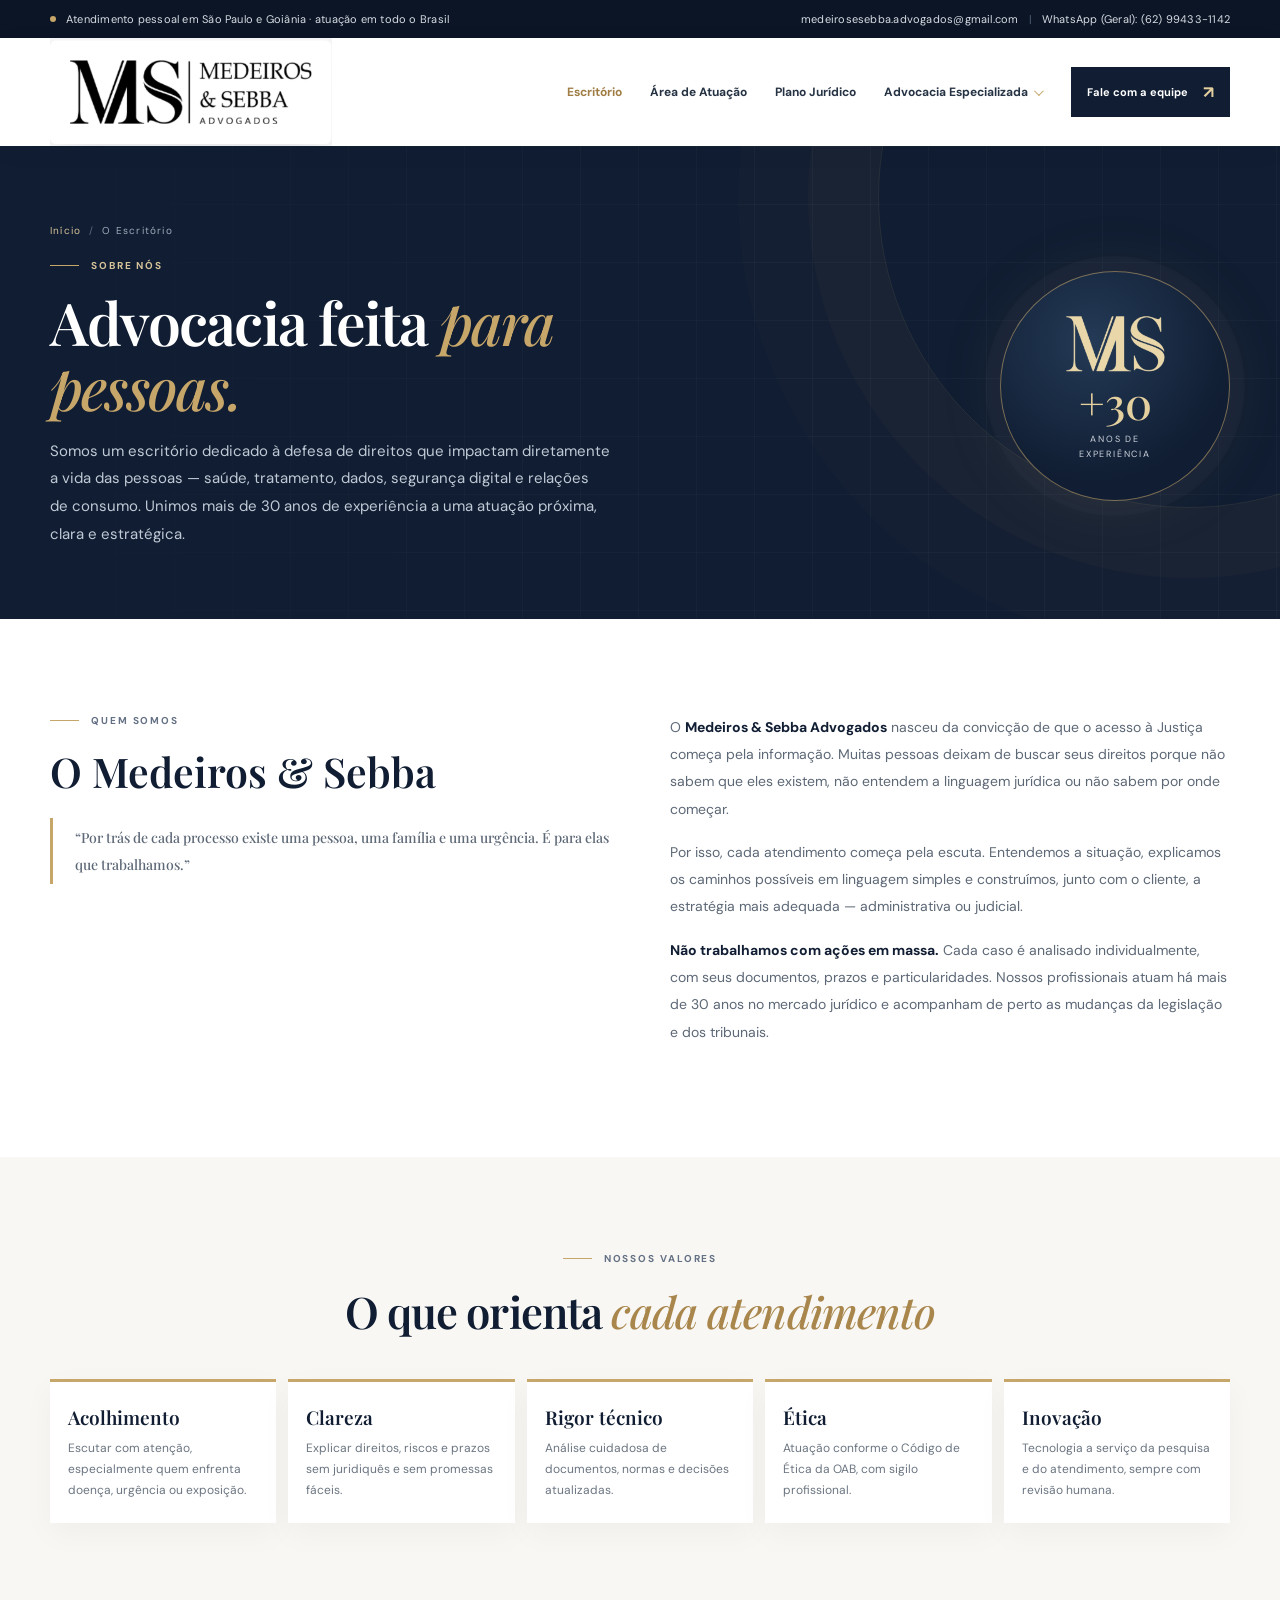
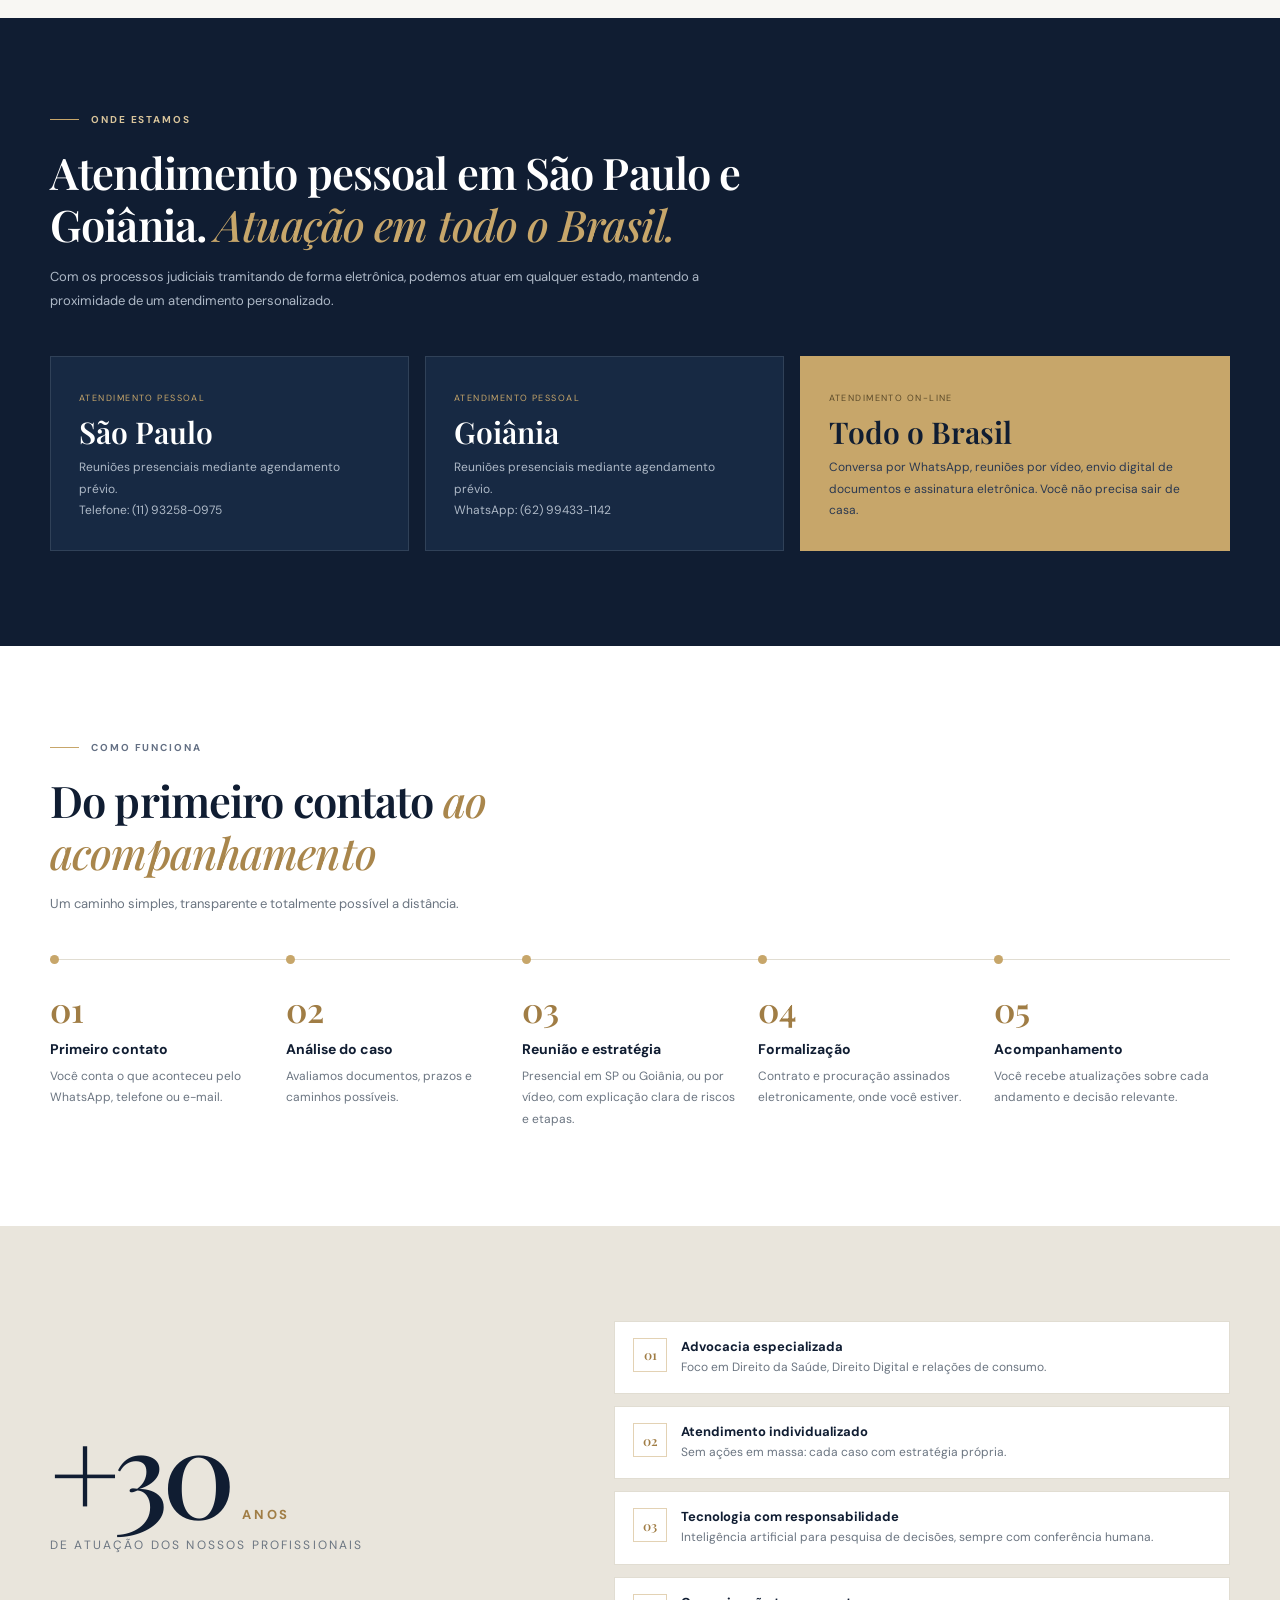
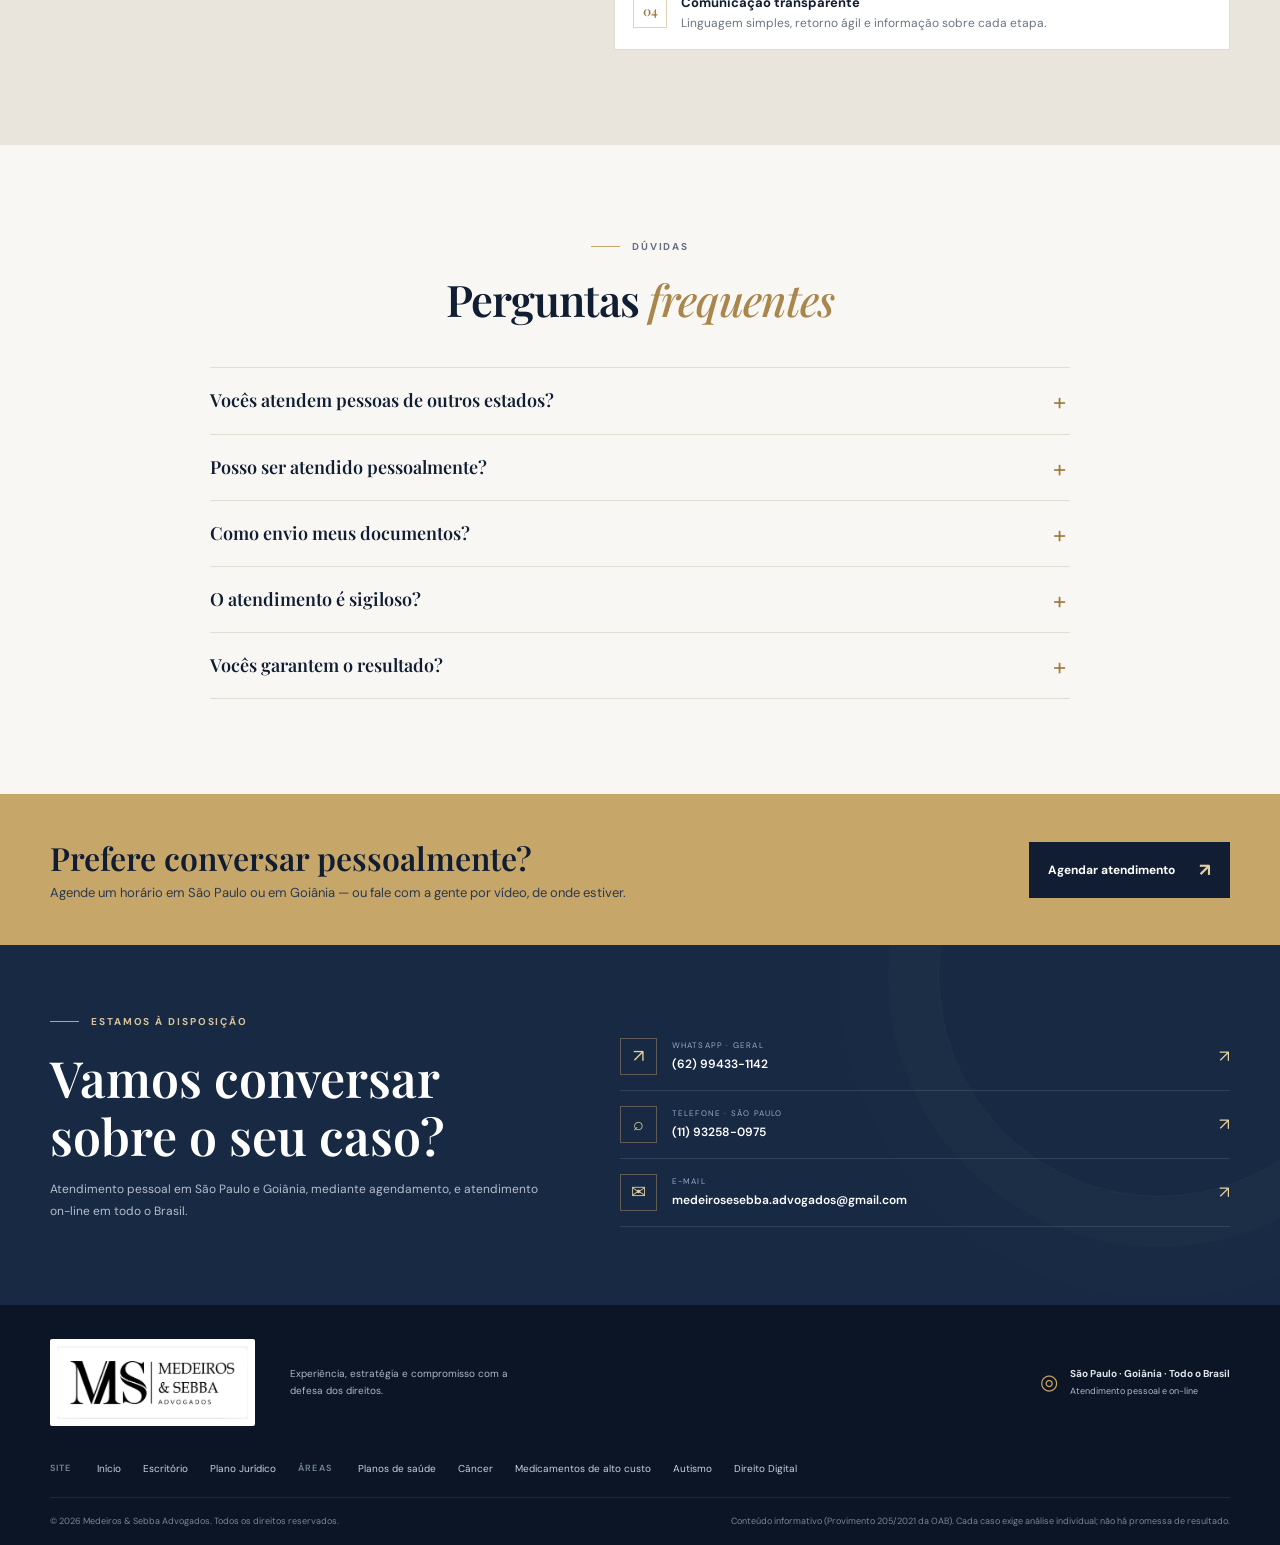
==== escritorio/index.html @ 76d1f68c "Atualizando inicial" ====
<!DOCTYPE html>
<html lang="pt-BR">
<head>
  <meta charset="UTF-8">
  <meta name="viewport" content="width=device-width, initial-scale=1.0">
  <meta name="theme-color" content="#101d32">
  <meta name="description" content="Conheça o Medeiros & Sebba Advogados: profissionais com mais de 30 anos de experiência, atendimento pessoal em São Paulo e Goiânia e atuação on-line em todo o Brasil.">
  <title>O Escritório | Medeiros & Sebba Advogados</title>
  <link rel="preconnect" href="https://fonts.googleapis.com">
  <link rel="preconnect" href="https://fonts.gstatic.com" crossorigin>
  <link href="https://fonts.googleapis.com/css2?family=DM+Sans:wght@400;500;600;700&family=Playfair+Display:wght@500;600;700&display=swap" rel="stylesheet">
  <link rel="icon" href="../asset/favicon.png">
  <link rel="apple-touch-icon" href="../asset/apple-touch-icon.png">
  <link rel="stylesheet" href="../asset/style.css">
</head>
<body>
  <div class="topline">
    <div class="container top-inner">
      <span><i class="status-dot"></i> Atendimento pessoal em São Paulo e Goiânia · atuação em todo o Brasil</span>
      <div class="top-contact">
        <a href="mailto:medeirosesebba.advogados@gmail.com">medeirosesebba.advogados@gmail.com</a>
        <span class="top-divider">|</span>
        <a href="https://wa.me/5562994331142" target="_blank" rel="noopener">WhatsApp (Geral): (62) 99433-1142</a>
      </div>
    </div>
  </div>

  <header class="site-header">
    <div class="container header-inner">
      <a class="brand" href="../index.html" aria-label="Medeiros & Sebba Advogados - início">
        <img src="../asset/logo-medeiros-sebba.png" alt="Medeiros & Sebba Advogados">
      </a>
      <button class="menu-toggle" aria-label="Abrir menu" aria-expanded="false" aria-controls="main-nav">
        <span></span><span></span><span></span>
      </button>
      <nav class="main-nav" id="main-nav" aria-label="Menu principal">
        <a href="../escritorio/index.html" class="is-current" aria-current="page">Escritório</a>
        <a href="../index.html#areas">Área de Atuação</a>
        <a href="../plano-juridico/index.html">Plano Jurídico</a>
        <div class="nav-drop">
          <button type="button" aria-expanded="false" aria-haspopup="true">Advocacia Especializada</button>
          <div class="drop-menu">
            <div class="drop-group">DIREITO DA SAÚDE</div>
            <a href="../atuacao/saude/plano%20de%20saude/index.html">Planos de saúde <small>negativas e reajustes</small></a>
            <a href="../atuacao/saude/cancer/index.htm">Pacientes com câncer <small>tratamento e benefícios</small></a>
            <a href="../atuacao/saude/medicamento/index.html">Medicamentos de alto custo <small>plano e SUS</small></a>
            <a href="../atuacao/saude/autismo/index.html">Autismo (TEA) <small>terapias e direitos</small></a>
            <div class="drop-group">DIREITO DIGITAL</div>
            <a href="../atuacao/digital/index.html">Golpes, redes sociais e dados <small>Pix, LGPD, remoção</small></a>
          </div>
        </div>
      </nav>
      <a class="header-cta" href="https://wa.me/5562994331142" target="_blank" rel="noopener">
        <span>Fale com a equipe</span><b aria-hidden="true">↗</b>
      </a>
    </div>
  </header>

  <main>
    <section class="page-hero">
      <div class="hero-grid"></div>
      <div class="container">
        <div>
          <div class="crumbs"><a href="../index.html">Início</a><span>/</span>O Escritório</div>
          <div class="eyebrow"><span class="eyebrow-line"></span> SOBRE NÓS</div>
          <h1>Advocacia feita <em>para pessoas.</em></h1>
          <p class="lead">Somos um escritório dedicado à defesa de direitos que impactam diretamente a vida das pessoas — saúde, tratamento, dados, segurança digital e relações de consumo. Unimos mais de 30 anos de experiência a uma atuação próxima, clara e estratégica.</p>
        </div>
        <div class="seal"><img src="../asset/monograma-ms.png" alt=""><b>+30</b><small>ANOS DE<br>EXPERIÊNCIA</small></div>
      </div>
    </section>

    <section class="block white">
      <div class="container about">
        <div>
          <div class="eyebrow eyebrow-dark"><span class="eyebrow-line"></span> QUEM SOMOS</div>
          <h2 style="font:600 clamp(30px,3.2vw,42px)/1.2 var(--serif);color:var(--navy);margin:20px 0 22px">O Medeiros &amp; Sebba</h2>
          <p class="quote">“Por trás de cada processo existe uma pessoa, uma família e uma urgência. É para elas que trabalhamos.”</p>
        </div>
        <div>
          <p>O <strong>Medeiros &amp; Sebba Advogados</strong> nasceu da convicção de que o acesso à Justiça começa pela informação. Muitas pessoas deixam de buscar seus direitos porque não sabem que eles existem, não entendem a linguagem jurídica ou não sabem por onde começar.</p>
          <p>Por isso, cada atendimento começa pela escuta. Entendemos a situação, explicamos os caminhos possíveis em linguagem simples e construímos, junto com o cliente, a estratégia mais adequada — administrativa ou judicial.</p>
          <p><strong>Não trabalhamos com ações em massa.</strong> Cada caso é analisado individualmente, com seus documentos, prazos e particularidades. Nossos profissionais atuam há mais de 30 anos no mercado jurídico e acompanham de perto as mudanças da legislação e dos tribunais.</p>
        </div>
      </div>
    </section>

    <section class="block paper">
      <div class="container">
        <div class="block-head center">
          <div class="eyebrow eyebrow-dark"><span class="eyebrow-line"></span> NOSSOS VALORES</div>
          <h2>O que orienta <em>cada atendimento</em></h2>
        </div>
        <div class="values-grid">
          <div class="value"><h3>Acolhimento</h3><p>Escutar com atenção, especialmente quem enfrenta doença, urgência ou exposição.</p></div>
          <div class="value"><h3>Clareza</h3><p>Explicar direitos, riscos e prazos sem juridiquês e sem promessas fáceis.</p></div>
          <div class="value"><h3>Rigor técnico</h3><p>Análise cuidadosa de documentos, normas e decisões atualizadas.</p></div>
          <div class="value"><h3>Ética</h3><p>Atuação conforme o Código de Ética da OAB, com sigilo profissional.</p></div>
          <div class="value"><h3>Inovação</h3><p>Tecnologia a serviço da pesquisa e do atendimento, sempre com revisão humana.</p></div>
        </div>
      </div>
    </section>

    <section class="block navy" id="atendimento">
      <div class="container">
        <div class="block-head">
          <div class="eyebrow"><span class="eyebrow-line"></span> ONDE ESTAMOS</div>
          <h2>Atendimento pessoal em São Paulo e Goiânia. <em>Atuação em todo o Brasil.</em></h2>
          <p>Com os processos judiciais tramitando de forma eletrônica, podemos atuar em qualquer estado, mantendo a proximidade de um atendimento personalizado.</p>
        </div>
        <div class="cities">
          <div class="city"><small>ATENDIMENTO PESSOAL</small><h3>São Paulo</h3><p>Reuniões presenciais mediante agendamento prévio.<br>Telefone: (11) 93258-0975</p></div>
          <div class="city"><small>ATENDIMENTO PESSOAL</small><h3>Goiânia</h3><p>Reuniões presenciais mediante agendamento prévio.<br>WhatsApp: (62) 99433-1142</p></div>
          <div class="city brasil"><small>ATENDIMENTO ON-LINE</small><h3>Todo o Brasil</h3><p>Conversa por WhatsApp, reuniões por vídeo, envio digital de documentos e assinatura eletrônica. Você não precisa sair de casa.</p></div>
        </div>
      </div>
    </section>

    <section class="block white">
      <div class="container">
        <div class="block-head">
          <div class="eyebrow eyebrow-dark"><span class="eyebrow-line"></span> COMO FUNCIONA</div>
          <h2>Do primeiro contato <em>ao acompanhamento</em></h2>
          <p>Um caminho simples, transparente e totalmente possível a distância.</p>
        </div>
        <div class="trail" style="border-top-color:#e1ddd2">
          <div class="trail-step"><span style="color:#a07d45">01</span><h3 style="color:var(--navy)">Primeiro contato</h3><p style="color:#6b7581">Você conta o que aconteceu pelo WhatsApp, telefone ou e-mail.</p></div>
          <div class="trail-step"><span style="color:#a07d45">02</span><h3 style="color:var(--navy)">Análise do caso</h3><p style="color:#6b7581">Avaliamos documentos, prazos e caminhos possíveis.</p></div>
          <div class="trail-step"><span style="color:#a07d45">03</span><h3 style="color:var(--navy)">Reunião e estratégia</h3><p style="color:#6b7581">Presencial em SP ou Goiânia, ou por vídeo, com explicação clara de riscos e etapas.</p></div>
          <div class="trail-step"><span style="color:#a07d45">04</span><h3 style="color:var(--navy)">Formalização</h3><p style="color:#6b7581">Contrato e procuração assinados eletronicamente, onde você estiver.</p></div>
          <div class="trail-step"><span style="color:#a07d45">05</span><h3 style="color:var(--navy)">Acompanhamento</h3><p style="color:#6b7581">Você recebe atualizações sobre cada andamento e decisão relevante.</p></div>
        </div>
      </div>
    </section>

    <section class="block sand">
      <div class="container nation">
        <div>
          <div class="nation-num"><b>+30</b><span>ANOS</span></div>
          <p>DE ATUAÇÃO DOS NOSSOS PROFISSIONAIS</p>
        </div>
        <div class="nation-list">
          <div><span>01</span><p style="margin:0"><b>Advocacia especializada</b><small>Foco em Direito da Saúde, Direito Digital e relações de consumo.</small></p></div>
          <div><span>02</span><p style="margin:0"><b>Atendimento individualizado</b><small>Sem ações em massa: cada caso com estratégia própria.</small></p></div>
          <div><span>03</span><p style="margin:0"><b>Tecnologia com responsabilidade</b><small>Inteligência artificial para pesquisa de decisões, sempre com conferência humana.</small></p></div>
          <div><span>04</span><p style="margin:0"><b>Comunicação transparente</b><small>Linguagem simples, retorno ágil e informação sobre cada etapa.</small></p></div>
        </div>
      </div>
    </section>

    <section class="block paper">
      <div class="container">
        <div class="block-head center">
          <div class="eyebrow eyebrow-dark"><span class="eyebrow-line"></span> DÚVIDAS</div>
          <h2>Perguntas <em>frequentes</em></h2>
        </div>
        <div class="faq-list">
          <details><summary>Vocês atendem pessoas de outros estados?</summary><p>Sim. Como os processos são eletrônicos, atuamos em todo o Brasil. O atendimento pode ser totalmente on-line, com reuniões por vídeo e assinatura eletrônica de documentos.</p></details>
          <details><summary>Posso ser atendido pessoalmente?</summary><p>Sim. Oferecemos atendimento pessoal em São Paulo e em Goiânia, mediante agendamento prévio pelo WhatsApp ou telefone.</p></details>
          <details><summary>Como envio meus documentos?</summary><p>Pelo WhatsApp ou e-mail, em foto ou PDF. Orientamos quais documentos são necessários para cada tipo de caso.</p></details>
          <details><summary>O atendimento é sigiloso?</summary><p>Sim. O sigilo profissional é dever do advogado, e os dados são tratados conforme a Lei Geral de Proteção de Dados.</p></details>
          <details><summary>Vocês garantem o resultado?</summary><p>Não. Nenhum advogado pode prometer resultado. Garantimos análise técnica cuidadosa, dedicação e transparência em todas as etapas.</p></details>
        </div>
      </div>
    </section>

    <section class="cta-band">
      <div class="container">
        <div><h2>Prefere conversar pessoalmente?</h2><p>Agende um horário em São Paulo ou em Goiânia — ou fale com a gente por vídeo, de onde estiver.</p></div>
        <a class="button" href="https://wa.me/5562994331142?text=Ol%C3%A1!%20Gostaria%20de%20agendar%20um%20atendimento." target="_blank" rel="noopener">Agendar atendimento <span>↗</span></a>
      </div>
    </section>

    <section class="contact-section" id="contato">
      <div class="container contact-layout">
        <div><div class="eyebrow"><span class="eyebrow-line"></span> ESTAMOS À DISPOSIÇÃO</div><h2>Vamos conversar<br>sobre o seu caso?</h2><p>Atendimento pessoal em São Paulo e Goiânia, mediante agendamento, e atendimento on-line em todo o Brasil.</p></div>
        <div class="contact-actions"><a class="contact-method" href="https://wa.me/5562994331142" target="_blank" rel="noopener"><span class="method-icon">↗</span><span><small>WHATSAPP · GERAL</small><strong>(62) 99433-1142</strong></span><b>↗</b></a><a class="contact-method" href="tel:+5511932580975"><span class="method-icon">⌕</span><span><small>TELEFONE · SÃO PAULO</small><strong>(11) 93258-0975</strong></span><b>↗</b></a><a class="contact-method" href="mailto:medeirosesebba.advogados@gmail.com"><span class="method-icon">✉</span><span><small>E-MAIL</small><strong>medeirosesebba.advogados@gmail.com</strong></span><b>↗</b></a></div>
      </div>
    </section>
  </main>

  <footer class="site-footer">
    <div class="container footer-main"><a class="footer-brand" href="../index.html"><img src="../asset/logo-medeiros-sebba.png" alt="Medeiros & Sebba Advogados"></a><p>Experiência, estratégia e compromisso com a defesa dos direitos.</p><div class="footer-location"><span class="location-mark">◎</span><span><b>São Paulo · Goiânia · Todo o Brasil</b><small>Atendimento pessoal e on-line</small></span></div></div>
    <div class="container footer-links">
      <b>SITE</b><a href="../index.html">Início</a><a href="../escritorio/index.html">Escritório</a><a href="../plano-juridico/index.html">Plano Jurídico</a>
      <b>ÁREAS</b><a href="../atuacao/saude/plano%20de%20saude/index.html">Planos de saúde</a><a href="../atuacao/saude/cancer/index.htm">Câncer</a><a href="../atuacao/saude/medicamento/index.html">Medicamentos de alto custo</a><a href="../atuacao/saude/autismo/index.html">Autismo</a><a href="../atuacao/digital/index.html">Direito Digital</a>
    </div>
    <div class="container footer-bottom"><span>© <span id="current-year">2026</span> Medeiros &amp; Sebba Advogados. Todos os direitos reservados.</span><span>Conteúdo informativo (Provimento 205/2021 da OAB). Cada caso exige análise individual; não há promessa de resultado.</span></div>
  </footer>
  <script src="../asset/script.js"></script>
</body>
</html>
---- asset/style.css ----
/* Medeiros & Sebba Advogados — identidade visual institucional */
:root{--navy:#101d32;--navy-2:#172943;--navy-3:#203754;--gold:#c7a66a;--gold-light:#e4cf9f;--paper:#f6f5f1;--white:#fff;--ink:#1d2938;--muted:#6c7683;--line:#e4e5e5;--serif:"Playfair Display",Georgia,serif;--sans:"DM Sans",Arial,sans-serif}
*{box-sizing:border-box}html{scroll-behavior:smooth;scroll-padding-top:100px}body{margin:0;background:var(--paper);color:var(--ink);font-family:var(--sans);-webkit-font-smoothing:antialiased}a{color:inherit;text-decoration:none}.container{width:min(1180px,calc(100% - 48px));margin-inline:auto}.topline{background:#0b1525;color:#d7dce4;font-size:11px;letter-spacing:.02em}.top-inner{min-height:38px;display:flex;align-items:center;justify-content:space-between;gap:20px}.top-inner>span,.top-contact{display:flex;align-items:center;gap:10px}.status-dot,.panel-footer-dot{display:inline-block;width:6px;height:6px;background:var(--gold);border-radius:50%}.top-contact a{transition:color .2s}.top-contact a:hover{color:var(--gold-light)}.top-divider{color:#536074}.site-header{background:#fff;position:sticky;top:0;z-index:50;box-shadow:0 5px 25px #0d1b2b0a}.header-inner{min-height:91px;display:flex;align-items:center;justify-content:space-between;gap:30px}.brand{display:block;width:282px;flex-shrink:0}.brand img,.footer-brand img{display:block;width:100%;height:auto}.main-nav{display:flex;align-items:center;gap:clamp(17px,2.2vw,32px);margin-left:auto}.main-nav a{position:relative;font-size:12px;font-weight:700;color:#263344;white-space:nowrap;padding:13px 0}.main-nav a:after{content:"";position:absolute;bottom:4px;left:0;width:0;height:2px;background:var(--gold);transition:width .25s}.main-nav a:hover:after,.main-nav a:focus-visible:after{width:100%}.header-cta{display:flex;align-items:center;gap:15px;padding:14px 16px;background:var(--navy);color:white;font-size:11px;font-weight:700;white-space:nowrap;transition:background .2s}.header-cta b{font-size:17px;color:var(--gold-light)}.header-cta:hover{background:#253d5d}.menu-toggle{display:none;border:0;background:transparent;padding:10px;cursor:pointer}.menu-toggle span{display:block;width:24px;height:2px;background:var(--navy);margin:5px}
.hero{position:relative;overflow:hidden;background:var(--navy);color:white;min-height:570px}.hero-grid{position:absolute;inset:0;background-image:linear-gradient(#ffffff08 1px,transparent 1px),linear-gradient(90deg,#ffffff08 1px,transparent 1px);background-size:58px 58px;mask-image:linear-gradient(90deg,transparent,#000 45%,#000)}.hero:after{content:"";position:absolute;right:-190px;top:-300px;width:760px;height:760px;border:1px solid #c7a66a20;border-radius:50%;box-shadow:0 0 0 75px #c7a66a08,0 0 0 150px #c7a66a06;pointer-events:none}.hero-layout{position:relative;z-index:1;display:grid;grid-template-columns:1.05fr .95fr;align-items:center;gap:40px;min-height:570px;padding-top:52px;padding-bottom:58px}.eyebrow{display:flex;align-items:center;gap:12px;color:#d8c49b;font-size:10px;font-weight:700;letter-spacing:.19em}.eyebrow-line{display:inline-block;width:29px;height:1px;background:var(--gold)}h1,h2,h3,p{margin-top:0}.hero h1{font:600 clamp(46px,5.1vw,68px)/1.1 var(--serif);letter-spacing:-.035em;margin:25px 0 20px}.hero h1 em,.section-intro h2 em,.radar-heading h2 em,.experience-copy h2 em,.technology-copy h2 em{color:var(--gold);font-weight:500}.hero-lead{max-width:490px;color:#c0cad6;font-size:15px;line-height:1.85}.hero-actions{display:flex;align-items:center;gap:25px;margin-top:30px;flex-wrap:wrap}.button{display:inline-flex;align-items:center;justify-content:space-between;gap:24px;padding:16px 19px;font-size:12px;font-weight:700;transition:transform .2s,background .2s}.button:hover{transform:translateY(-2px)}.button span{font-size:18px}.button-gold{background:var(--gold);color:#142137}.button-gold:hover{background:var(--gold-light)}.text-link{font-size:12px;color:#e2e5eb}.text-link span{margin-left:7px;color:var(--gold)}.hero-proof{display:flex;align-items:center;gap:14px;margin-top:48px;padding-top:22px;border-top:1px solid #ffffff20;max-width:390px}.proof-icon{width:44px;height:44px;border:1px solid #c7a66a8a;color:var(--gold-light);display:grid;place-items:center;font:600 20px var(--serif)}.hero-proof strong,.hero-proof small{display:block}.hero-proof strong{font-size:12px;font-weight:600}.hero-proof small{font-size:10px;color:#aeb9c7;margin-top:5px}.hero-visual{position:relative;min-height:430px;display:grid;place-items:center}.visual-orbit{position:absolute;border:1px solid #c7a66a42;border-radius:50%;transform:rotate(-25deg)}.orbit-one{width:380px;height:380px}.orbit-two{width:290px;height:430px;border-color:#ffffff20;transform:rotate(35deg)}.visual-core{width:224px;height:224px;border-radius:50%;border:1px solid #c7a66a90;background:radial-gradient(circle at 40% 30%,#243a56,#101d32 68%);box-shadow:0 0 0 15px #ffffff05,0 0 70px #c7a66a18;display:flex;flex-direction:column;align-items:center;justify-content:center;position:relative;z-index:2}.core-mark{font:500 55px/.95 var(--serif);letter-spacing:-.08em}.core-mark span{font-size:24px;color:var(--gold);vertical-align:middle;margin:0 3px}.core-rule{height:1px;width:65px;background:var(--gold);margin:17px 0 13px}.core-label{text-align:center;color:#cbd2dc;font-size:9px;letter-spacing:.22em;line-height:1.7}.floating-card{position:absolute;z-index:3;display:flex;align-items:center;gap:10px;padding:13px 15px;background:#ffffff0e;border:1px solid #ffffff25;backdrop-filter:blur(12px);box-shadow:0 14px 45px #0002}.card-experience{top:66px;right:-4px}.card-country{bottom:64px;left:-5px}.mini-icon,.country-icon{width:32px;height:32px;display:grid;place-items:center;border:1px solid #c7a66a80;color:var(--gold-light);font-size:17px}.floating-card strong,.floating-card small{display:block}.floating-card strong{font-size:12px}.floating-card small{font-size:9px;color:#b7c1cf;margin-top:4px}.visual-caption{position:absolute;bottom:7px;font-size:8px;letter-spacing:.22em;color:#8f9bad}.hero-bottom-line{position:absolute;bottom:0;left:0;width:34%;height:3px;background:var(--gold)}
.section-pad{padding:105px 0}.problem-section{background:#f8f7f3}.problem-layout{display:grid;grid-template-columns:.82fr 1.18fr;gap:85px;align-items:center}.eyebrow-dark{color:#647084}.section-intro h2,.radar-heading h2,.technology-copy h2{font:600 clamp(34px,3.5vw,47px)/1.2 var(--serif);letter-spacing:-.025em;margin:23px 0 20px;color:var(--navy)}.section-intro h2 em,.technology-copy h2 em{color:#a9864c}.section-intro>p,.technology-copy>p{color:#6b7581;font-size:13px;line-height:1.9;max-width:430px}.intro-note{display:flex;gap:12px;align-items:center;margin-top:34px;padding-top:20px;border-top:1px solid #dfe1df;color:#586474;font-size:11px;line-height:1.6}.note-symbol{color:#ad8c53;font-size:21px}.problem-panel{background:#fff;border:1px solid #e5e4df;box-shadow:0 22px 60px #1b2b3d0a}.panel-heading,.panel-footer{display:flex;justify-content:space-between;align-items:center;padding:19px 23px;color:#8b929a;font-size:9px;letter-spacing:.13em;font-weight:700}.panel-count{color:#b08d52}.problem-options a{display:grid;grid-template-columns:35px 1fr 18px;align-items:center;gap:13px;padding:18px 23px;border-top:1px solid #eff0ed;transition:background .2s,padding .2s}.problem-options a:hover{background:#f8f6f0;padding-left:28px}.option-number{font-size:10px;color:#b08d52;font-weight:700}.option-title{font-size:12px;font-weight:600;color:#27364a}.option-arrow{color:#b08d52;font-size:17px}.panel-footer{border-top:1px solid #eff0ed;letter-spacing:0;font-weight:500;font-size:10px;color:#737e8b;justify-content:flex-start;gap:9px}.panel-footer-dot{width:5px;height:5px}
.radar-section{background:var(--navy);color:white;position:relative;overflow:hidden}.radar-section:before{content:"";position:absolute;width:500px;height:500px;border:1px solid #ffffff08;border-radius:50%;right:-250px;top:80px;box-shadow:0 0 0 60px #ffffff03,0 0 0 120px #ffffff02}.radar-heading{position:relative;display:flex;align-items:flex-end;justify-content:space-between;gap:50px;margin-bottom:42px}.radar-heading h2{color:white;margin-bottom:0}.radar-heading h2 em{color:var(--gold)}.radar-heading>p{max-width:390px;margin:0 0 5px;color:#aeb9c7;font-size:12px;line-height:1.8}.radar-cards{position:relative;display:grid;grid-template-columns:repeat(3,1fr);gap:17px}.radar-card{background:#172943;border:1px solid #ffffff17;min-width:0;transition:transform .25s,border-color .25s}.radar-card:hover{transform:translateY(-5px);border-color:#c7a66a7a}.radar-card-main{background:#1b304b}.radar-card-top{display:flex;align-items:center;justify-content:space-between;padding:20px 22px 0}.radar-tag{display:flex;align-items:center;gap:8px;color:#b7c2cf;font-size:9px;letter-spacing:.13em}.radar-tag i{width:5px;height:5px;background:var(--gold);border-radius:50%}.radar-symbol{font-size:20px;color:var(--gold)}.radar-art{height:165px;margin:8px 22px 18px;position:relative;overflow:hidden;background:linear-gradient(135deg,#223a57,#14253b);border:1px solid #ffffff0a}.art-pulse{display:grid;place-items:center}.pulse-ring{position:absolute;width:112px;height:112px;border:1px solid #c7a66a85;border-radius:50%;box-shadow:0 0 0 18px #c7a66a08}.ring-two{width:70px;height:70px;border-color:#ffffff42;box-shadow:0 0 0 20px #ffffff04}.pulse-center{position:relative;z-index:2;display:grid;place-items:center;width:36px;height:36px;border-radius:50%;background:var(--gold);color:var(--navy);font:700 19px var(--serif)}.pulse-line{position:absolute;width:70%;height:1px;background:linear-gradient(90deg,transparent,var(--gold),transparent);transform:rotate(-26deg)}.art-ranking{padding:20px 20px 0}.rank-line{display:flex;align-items:center;gap:12px;margin:0 0 13px}.rank-line span{font-size:9px;color:var(--gold)}.rank-line i{height:5px;width:58%;background:#b9c4d21a;position:relative}.rank-line i:after{content:"";position:absolute;left:0;top:0;height:100%;width:var(--w,70%);background:#c7a66a}.rank-line:nth-child(2) i:after{width:54%}.rank-line:nth-child(3) i:after{width:40%}.rank-line:nth-child(4) i:after{width:28%}.rank-line b{height:5px;flex:1;background:#ffffff12}.rank-caption,.court-caption{position:absolute;bottom:13px;left:0;right:0;text-align:center;font-size:7px;letter-spacing:.17em;color:#8e9bae}.art-courts{display:grid;place-items:center}.tech-core,.court-core{position:absolute;z-index:2;display:grid;place-items:center;width:42px;height:42px;border:1px solid var(--gold);border-radius:50%;background:#1a304b;color:var(--gold-light);font:600 15px var(--serif)}.court-node{position:absolute;width:25px;height:25px;border:1px solid #b8c4d25c;border-radius:50%;background:#1b304b}.node-a{top:25px;left:26%}.node-b{top:38px;right:22%}.node-c{bottom:34px;left:22%}.node-d{bottom:35px;right:26%}.court-link{position:absolute;height:1px;width:90px;background:#c7a66a66}.link-a{transform:rotate(30deg);top:64px;left:28%}.link-b{transform:rotate(-30deg);top:66px;right:20%}.link-c{transform:rotate(0deg);bottom:50px;left:30%}.radar-card-content{padding:0 22px 23px}.card-kicker{font-size:8px;letter-spacing:.15em;color:var(--gold)}.radar-card-content h3{font:500 21px/1.35 var(--serif);margin:12px 0;color:#f3f4f6}.radar-card-content p{min-height:75px;color:#aab5c4;font-size:11px;line-height:1.8}.radar-link{display:flex;justify-content:space-between;align-items:center;padding-top:15px;border-top:1px solid #ffffff17;color:#e6d2a7;font-size:10px;font-weight:700}.radar-link span{font-size:17px}.radar-disclaimer{position:relative;color:#8795a8;font-size:9px;line-height:1.7;margin:20px 0 0}
.experience-section{background:#e9e5dc;padding:75px 0;position:relative;overflow:hidden}.experience-section:after{content:"30";position:absolute;right:-5px;bottom:-140px;font:700 380px/.9 var(--serif);color:#101d3207;pointer-events:none}.experience-layout{position:relative;z-index:1;display:grid;grid-template-columns:280px 1fr;gap:70px;align-items:center}.experience-number{display:grid;grid-template-columns:auto 1fr;align-items:end;column-gap:12px;max-width:260px}.number-30{font:500 135px/.85 var(--serif);letter-spacing:-.09em;color:var(--navy)}.number-years{font-size:15px;letter-spacing:.2em;font-weight:700;color:#a07d45;padding-bottom:12px}.number-line{grid-column:1/3;width:100%;height:1px;background:#b8ab93;margin:23px 0 16px}.number-caption{grid-column:1/3;color:#657080;font-size:9px;letter-spacing:.22em;line-height:1.8}.experience-copy h2{font:600 clamp(31px,3.5vw,44px)/1.2 var(--serif);color:var(--navy);margin:20px 0}.experience-copy h2 em{color:#a9864c}.experience-copy>p{max-width:680px;color:#616d7b;font-size:12px;line-height:1.9}.experience-points{display:flex;gap:30px;flex-wrap:wrap;margin-top:28px}.experience-points div{display:flex;gap:9px;align-items:center;font-size:10px;color:#26374b}.experience-points span{color:#a9864c;font-size:9px;font-weight:700}
.technology-section{background:#fff}.technology-layout{display:grid;grid-template-columns:1fr 1fr;gap:95px;align-items:center}.technology-visual{position:relative;min-height:390px;overflow:hidden;background:var(--navy);display:grid;place-items:center}.tech-grid{position:absolute;inset:0;background-image:linear-gradient(#ffffff0a 1px,transparent 1px),linear-gradient(90deg,#ffffff0a 1px,transparent 1px);background-size:32px 32px}.tech-orbit{position:absolute;border:1px solid #c7a66a60;border-radius:50%;width:270px;height:270px}.tech-orbit-a{transform:rotate(30deg) scaleX(1.35)}.tech-orbit-b{width:220px;height:330px;border-color:#ffffff2a;transform:rotate(-35deg)}.tech-core{width:116px;height:116px;gap:8px;text-align:center;font:700 8px/1.6 var(--sans);letter-spacing:.16em;box-shadow:0 0 0 12px #ffffff05,0 0 45px #c7a66a16}.tech-core-icon{font-size:28px;color:var(--gold-light)}.tech-node{position:absolute;z-index:3;width:42px;height:42px;display:grid;place-items:center;border:1px solid #c7a66a8c;background:#172943;color:#e2cfaa;font-size:10px;font-weight:700;border-radius:50%}.tech-node-one{top:68px;left:25%}.tech-node-two{top:85px;right:22%}.tech-node-three{bottom:72px;left:23%}.tech-node-four{bottom:66px;right:26%}.tech-caption{position:absolute;bottom:17px;color:#8e9bae;font-size:8px;letter-spacing:.19em}.technology-copy h2{max-width:500px}.technology-copy>p{max-width:500px}.tech-note{display:flex;gap:12px;padding:16px;background:#f6f5f1;border-left:2px solid var(--gold);font-size:10px!important;line-height:1.8!important}.tech-note span{flex-shrink:0;width:17px;height:17px;border:1px solid #b08d52;border-radius:50%;display:grid;place-items:center;color:#a9864c;font-size:10px}.button-dark{background:var(--navy);color:#fff;margin-top:8px}.button-dark span{color:var(--gold-light)}.button-dark:hover{background:#263d59}
.contact-section{background:#172943;color:white;padding:70px 0;position:relative;overflow:hidden}.contact-section:after{content:"";position:absolute;right:-100px;top:-190px;width:440px;height:440px;border:1px solid #ffffff0c;border-radius:50%;box-shadow:0 0 0 50px #ffffff03,0 0 0 100px #ffffff02}.contact-layout{position:relative;z-index:1;display:grid;grid-template-columns:.9fr 1.1fr;gap:70px;align-items:center}.contact-layout h2{font:600 clamp(36px,4vw,50px)/1.15 var(--serif);margin:21px 0 15px}.contact-layout>div:first-child>p{color:#b4bfcd;font-size:12px;line-height:1.8}.contact-actions{display:grid;grid-template-columns:1fr;gap:0}.contact-method{display:flex;align-items:center;gap:15px;padding:15px 0;border-bottom:1px solid #ffffff1c}.method-icon{width:37px;height:37px;display:grid;place-items:center;border:1px solid #c7a66a65;color:var(--gold-light);font-size:18px}.contact-method>span:nth-child(2){flex:1;min-width:0}.contact-method small,.contact-method strong{display:block}.contact-method small{font-size:8px;letter-spacing:.15em;color:#9baabd;margin-bottom:6px}.contact-method strong{font-size:12px;font-weight:600;overflow-wrap:anywhere}.contact-method>b{font-size:17px;color:var(--gold-light);font-weight:400;transition:transform .2s}.contact-method:hover>b{transform:translate(3px,-3px)}
.site-footer{background:#0b1525;color:#aeb8c6}.footer-main{display:flex;align-items:center;gap:35px;padding-top:34px;padding-bottom:32px}.footer-brand{width:205px;flex-shrink:0;background:#fff;padding:7px;border-radius:2px}.footer-main>p{font-size:10px;line-height:1.7;margin:0;max-width:230px}.footer-location{margin-left:auto;display:flex;gap:12px;align-items:center}.location-mark{font-size:21px;color:var(--gold)}.footer-location b,.footer-location small{display:block}.footer-location b{font-size:10px;color:#e0e5ec}.footer-location small{font-size:9px;margin-top:5px}.footer-bottom{border-top:1px solid #ffffff15;display:flex;justify-content:space-between;gap:20px;padding-top:17px;padding-bottom:18px;font-size:9px;color:#77869a}
@media(max-width:1050px){.brand{width:230px}.header-inner{gap:20px}.main-nav{gap:15px}.main-nav a{font-size:11px}.header-cta{padding:12px}.problem-layout{gap:45px}.technology-layout{gap:50px}.experience-layout{gap:45px}.hero-visual{transform:scale(.92)}}
@media(max-width:850px){.top-inner{justify-content:center}.top-inner>span{display:none}.top-contact{flex-wrap:wrap;justify-content:center}.header-inner{min-height:78px;flex-wrap:wrap;gap:12px}.brand{width:220px}.menu-toggle{display:block;margin-left:auto}.header-cta{display:none}.main-nav{display:none;order:4;flex-basis:100%;margin:0;padding:8px 0 17px;align-items:stretch;gap:0;flex-direction:column}.main-nav.is-open{display:flex}.main-nav a{padding:13px 3px;border-top:1px solid #ececea;font-size:12px}.main-nav a:after{display:none}.hero-layout{grid-template-columns:1fr;gap:15px;padding-top:65px}.hero-copy{max-width:620px}.hero-visual{min-height:350px;transform:none}.orbit-one{width:310px;height:310px}.orbit-two{height:340px;width:230px}.visual-core{width:190px;height:190px}.core-mark{font-size:47px}.card-experience{right:8%}.card-country{left:7%}.problem-layout{grid-template-columns:1fr;gap:40px}.section-intro>p{max-width:600px}.radar-heading{align-items:flex-start;flex-direction:column;gap:20px}.radar-cards{grid-template-columns:1fr 1fr}.radar-card:last-child{grid-column:1/-1;display:grid;grid-template-columns:1fr 1fr;align-items:center}.radar-card:last-child .radar-card-top{grid-column:1/-1}.radar-card:last-child .radar-art{grid-row:2;margin-bottom:22px}.radar-card:last-child .radar-card-content{grid-row:2}.experience-layout{grid-template-columns:200px 1fr;gap:35px}.number-30{font-size:105px}.number-years{font-size:12px}.experience-points{gap:15px;flex-direction:column}.technology-layout{grid-template-columns:1fr;gap:40px}.technology-visual{min-height:350px}.contact-layout{grid-template-columns:1fr;gap:28px}}
@media(max-width:560px){.container{width:min(100% - 34px,1180px)}.topline{font-size:9px}.top-inner{min-height:34px}.top-contact{gap:6px}.top-contact a:first-child{display:none}.top-divider{display:none}.header-inner{min-height:72px}.brand{width:190px}.hero-layout{padding-top:48px;padding-bottom:35px}.hero h1{font-size:47px}.hero-lead{font-size:13px}.hero-actions{align-items:flex-start;flex-direction:column;gap:18px}.hero-proof{margin-top:34px}.hero-visual{min-height:300px;margin-top:5px}.orbit-one{width:260px;height:260px}.orbit-two{height:290px;width:200px}.visual-core{width:165px;height:165px}.core-mark{font-size:40px}.card-experience{top:23px;right:0}.card-country{bottom:36px;left:0}.floating-card{padding:9px 10px}.floating-card strong{font-size:10px}.floating-card small{font-size:8px}.mini-icon,.country-icon{width:26px;height:26px}.visual-caption{font-size:6px;letter-spacing:.14em}.section-pad{padding:70px 0}.section-intro h2,.radar-heading h2,.technology-copy h2{font-size:35px}.problem-options a{padding:16px 14px;grid-template-columns:25px 1fr 15px;gap:8px}.option-title{font-size:11px}.panel-heading,.panel-footer{padding:16px}.radar-cards{grid-template-columns:1fr}.radar-card:last-child{grid-column:auto;display:block}.radar-card:last-child .radar-card-top{grid-column:auto}.radar-card:last-child .radar-art{margin-bottom:18px}.radar-card:last-child .radar-card-content{grid-row:auto}.radar-card-content p{min-height:0}.experience-section{padding:60px 0}.experience-layout{grid-template-columns:1fr;gap:32px}.experience-number{max-width:230px}.number-30{font-size:100px}.experience-copy h2{font-size:34px}.experience-points{gap:13px}.technology-visual{min-height:300px}.tech-orbit{width:220px;height:220px}.tech-orbit-b{height:275px;width:180px}.tech-core{width:100px;height:100px}.tech-node-one{left:16%}.tech-node-two{right:14%}.tech-node-three{left:15%}.tech-node-four{right:16%}.tech-caption{font-size:6px}.contact-section{padding:58px 0}.contact-layout h2{font-size:39px}.contact-method strong{font-size:10px}.footer-main{align-items:flex-start;flex-direction:column;gap:18px}.footer-brand{width:180px}.footer-location{margin-left:0}.footer-bottom{flex-direction:column;gap:8px;line-height:1.6}.hero:after{right:-440px}.radar-heading>p{font-size:11px}}
@media(prefers-reduced-motion:reduce){html{scroll-behavior:auto}*,*:before,*:after{transition:none!important}}

/* =====================================================================
   ATUALIZAÇÃO 10/2026 — monograma, menu suspenso, áreas, páginas internas
   ===================================================================== */
/* Monograma central (substitui o antigo "M&S" em texto) */
.core-mono{width:116px;height:auto;display:block;filter:drop-shadow(0 6px 18px rgba(0,0,0,.35))}
.visual-core .core-rule{margin:16px 0 12px}
@media(max-width:850px){.core-mono{width:98px}}
@media(max-width:560px){.core-mono{width:84px}}

/* Menu suspenso "Advocacia Especializada" */
.nav-drop{position:relative}
.nav-drop>button{font:inherit;font-size:12px;font-weight:700;color:#263344;background:none;border:0;padding:13px 0;cursor:pointer;display:flex;align-items:center;gap:6px;white-space:nowrap}
.nav-drop>button:after{content:"";width:6px;height:6px;border-right:1.5px solid var(--gold);border-bottom:1.5px solid var(--gold);transform:rotate(45deg) translateY(-2px);transition:transform .2s}
.nav-drop.is-open>button:after{transform:rotate(-135deg)}
.drop-menu{position:absolute;top:100%;right:-20px;min-width:330px;background:#fff;border:1px solid var(--line);box-shadow:0 22px 50px #101d3221;padding:10px;display:none;z-index:60}
.nav-drop:hover .drop-menu,.nav-drop.is-open .drop-menu,.nav-drop:focus-within .drop-menu{display:block}
.drop-group{padding:6px 8px 4px;font-size:9px;letter-spacing:.16em;color:#a07d45;font-weight:700}
.drop-menu a{display:flex!important;justify-content:space-between;gap:12px;padding:11px 10px!important;font-size:12px!important;border-radius:2px}
.drop-menu a:after{display:none!important}
.drop-menu a:hover{background:#f6f3ea}
.drop-menu a small{color:#8a93a0;font-weight:500;font-size:10px}
.main-nav a.is-current{color:#a07d45}
@media(max-width:850px){
  .nav-drop>button{width:100%;justify-content:space-between;padding:13px 3px;border-top:1px solid #ececea}
  .drop-menu{position:static;display:none;box-shadow:none;border:0;min-width:0;padding:0 0 8px 8px}
  .nav-drop.is-open .drop-menu{display:block}
  .nav-drop:hover .drop-menu{display:none}.nav-drop.is-open:hover .drop-menu{display:block}
}

/* Painel "Como podemos orientar você?" com descrição */
.option-title small{display:block;font-size:10px;font-weight:500;color:#7a8492;margin-top:3px;line-height:1.5}
.problem-options a.is-whats .option-arrow{color:#2a9d62}

/* Seção Áreas de atuação (home) */
.areas-section{background:#fff;padding:90px 0}
.areas-head{display:flex;justify-content:space-between;align-items:flex-end;gap:40px;margin-bottom:38px}
.areas-head h2{font:600 clamp(32px,3.4vw,44px)/1.2 var(--serif);color:var(--navy);margin:20px 0 0;letter-spacing:-.02em}
.areas-head h2 em{color:#a9864c;font-weight:500}
.areas-head p{max-width:420px;color:#6b7581;font-size:13px;line-height:1.9;margin:0}
.areas-grid{display:grid;grid-template-columns:1.25fr 1fr 1fr;gap:16px}
.area-box{border:1px solid #e7e4dc;background:#fbfaf7;padding:28px;display:flex;flex-direction:column;transition:border-color .25s,transform .25s}
.area-box:hover{border-color:#c7a66a;transform:translateY(-3px)}
.area-box .area-kicker{font-size:9px;letter-spacing:.17em;font-weight:700;color:#a07d45}
.area-box h3{font:600 25px/1.25 var(--serif);color:var(--navy);margin:12px 0 10px}
.area-box p{color:#6b7581;font-size:12px;line-height:1.8;margin:0 0 18px}
.area-links{display:grid;gap:0;margin-top:auto}
.area-links a{display:flex;justify-content:space-between;align-items:center;padding:13px 0;border-top:1px solid #ebe8e0;font-size:12px;font-weight:700;color:#27364a}
.area-links a span{color:#b08d52;font-size:16px;transition:transform .2s}
.area-links a:hover span{transform:translate(3px,-3px)}
.area-box.dark{background:var(--navy);border-color:var(--navy);color:#fff}
.area-box.dark h3{color:#fff}.area-box.dark p{color:#aeb9c7}.area-box.dark .area-links a{color:#e9edf3;border-color:#ffffff1c}
@media(max-width:900px){.areas-grid{grid-template-columns:1fr}.areas-head{flex-direction:column;align-items:flex-start;gap:16px}}
@media(max-width:560px){.areas-section{padding:66px 0}.area-box{padding:22px}}

/* ===== Páginas internas (Escritório, Plano Jurídico) ===== */
.page-hero{position:relative;overflow:hidden;background:var(--navy);color:#fff;padding:78px 0 70px}
.page-hero .hero-grid{opacity:.9}
.page-hero:after{content:"";position:absolute;right:-220px;top:-260px;width:620px;height:620px;border:1px solid #c7a66a20;border-radius:50%;box-shadow:0 0 0 70px #c7a66a08,0 0 0 140px #c7a66a05;pointer-events:none}
.page-hero .container{position:relative;z-index:1;display:grid;grid-template-columns:1.2fr .8fr;gap:40px;align-items:center}
.crumbs{font-size:10px;letter-spacing:.12em;color:#9fabbb;margin-bottom:22px}
.crumbs a{color:#d8c49b}.crumbs span{margin:0 8px;color:#5d6b80}
.page-hero h1{font:600 clamp(40px,4.6vw,60px)/1.1 var(--serif);letter-spacing:-.03em;margin:18px 0 18px}
.page-hero h1 em{color:var(--gold);font-weight:500}
.page-hero .lead{color:#c0cad6;font-size:15px;line-height:1.85;max-width:560px;margin:0}
.page-hero .seal{justify-self:end;width:230px;height:230px;border-radius:50%;border:1px solid #c7a66a90;background:radial-gradient(circle at 40% 30%,#243a56,#101d32 68%);box-shadow:0 0 0 15px #ffffff05,0 0 70px #c7a66a18;display:flex;flex-direction:column;align-items:center;justify-content:center;text-align:center}
.page-hero .seal img{width:104px}
.page-hero .seal b{font:500 44px/1 var(--serif);color:var(--gold-light);margin-top:4px}
.page-hero .seal small{font-size:9px;letter-spacing:.2em;color:#cbd2dc;margin-top:8px;line-height:1.6}
@media(max-width:850px){.page-hero .container{grid-template-columns:1fr}.page-hero .seal{justify-self:start;width:170px;height:170px}.page-hero .seal img{width:78px}.page-hero .seal b{font-size:32px}}
@media(max-width:560px){.page-hero{padding:56px 0 50px}.page-hero h1{font-size:38px}.page-hero .lead{font-size:13px}}

.block{padding:95px 0}.block.paper{background:#f8f7f3}.block.white{background:#fff}.block.sand{background:#e9e5dc}.block.navy{background:var(--navy);color:#fff}
.block-head{max-width:720px;margin:0 0 42px}
.block-head.center{margin-inline:auto;text-align:center}
.block-head.center .eyebrow{justify-content:center}
.block-head h2{font:600 clamp(32px,3.4vw,44px)/1.2 var(--serif);color:var(--navy);margin:20px 0 14px;letter-spacing:-.02em}
.block.navy .block-head h2{color:#fff}
.block-head h2 em{color:#a9864c;font-weight:500}
.block.navy .block-head h2 em{color:var(--gold)}
.block-head p{color:#6b7581;font-size:13px;line-height:1.9;margin:0}
.block.navy .block-head p{color:#aeb9c7}
@media(max-width:560px){.block{padding:66px 0}.block-head h2{font-size:32px}}

/* cards do Plano Jurídico */
.plan-grid{display:grid;grid-template-columns:repeat(3,1fr);gap:16px}
.plan-card{background:#fff;border:1px solid #e7e4dc;padding:28px 26px;position:relative;transition:transform .25s,border-color .25s,box-shadow .25s}
.plan-card:hover{transform:translateY(-4px);border-color:#c7a66a;box-shadow:0 22px 50px #101d3212}
.plan-card .pc-num{position:absolute;top:22px;right:24px;font:600 13px var(--serif);color:#c7a66a}
.plan-card .pc-icon{width:48px;height:48px;border:1px solid #c7a66a80;display:grid;place-items:center;color:#a07d45;margin-bottom:18px}
.plan-card .pc-icon svg{width:24px;height:24px}
.plan-card h3{font:600 22px/1.3 var(--serif);color:var(--navy);margin:0 0 10px}
.plan-card p{color:#6b7581;font-size:12px;line-height:1.85;margin:0 0 16px}
.plan-card ul{list-style:none;margin:0;padding:14px 0 0;border-top:1px solid #efece5;display:grid;gap:8px}
.plan-card li{display:flex;gap:10px;font-size:12px;font-weight:600;color:#27364a}
.plan-card li:before{content:"";flex:none;width:6px;height:6px;margin-top:6px;background:var(--gold);border-radius:50%}
@media(max-width:980px){.plan-grid{grid-template-columns:1fr 1fr}}
@media(max-width:620px){.plan-grid{grid-template-columns:1fr}}

/* trilha (etapas) */
.trail{display:grid;grid-template-columns:repeat(5,1fr);gap:0;border-top:1px solid #ffffff22}
.trail-step{padding:26px 20px 0 0;position:relative}
.trail-step:before{content:"";position:absolute;top:-5px;left:0;width:9px;height:9px;border-radius:50%;background:var(--gold)}
.trail-step span{font:600 34px var(--serif);color:var(--gold-light)}
.trail-step h3{font-size:14px;margin:8px 0 8px;color:#fff}
.trail-step p{color:#aeb9c7;font-size:12px;line-height:1.8;margin:0}
@media(max-width:900px){.trail{grid-template-columns:1fr 1fr;row-gap:30px}}
@media(max-width:560px){.trail{grid-template-columns:1fr;border-top:0;border-left:1px solid #ffffff22;padding-left:20px}.trail-step{padding:0 0 4px}.trail-step:before{left:-25px;top:12px}}

/* áreas em cards com link (plano jurídico) */
.theme-grid{display:grid;grid-template-columns:repeat(5,1fr);gap:12px}
.theme-card{display:flex;flex-direction:column;justify-content:space-between;min-height:190px;padding:22px;background:#172943;border:1px solid #ffffff17;color:#fff;transition:transform .25s,border-color .25s}
.theme-card:hover{transform:translateY(-4px);border-color:#c7a66a7a}
.theme-card small{font-size:9px;letter-spacing:.16em;color:var(--gold)}
.theme-card h3{font:500 20px/1.3 var(--serif);margin:10px 0}
.theme-card p{color:#aab5c4;font-size:11px;line-height:1.7;margin:0}
.theme-card b{margin-top:16px;display:flex;justify-content:space-between;color:#e6d2a7;font-size:10px;padding-top:12px;border-top:1px solid #ffffff17}
@media(max-width:1050px){.theme-grid{grid-template-columns:repeat(3,1fr)}}
@media(max-width:700px){.theme-grid{grid-template-columns:1fr 1fr}}
@media(max-width:460px){.theme-grid{grid-template-columns:1fr}.theme-card{min-height:0}}

/* diferenciais */
.why{display:grid;grid-template-columns:repeat(3,1fr);gap:0;border:1px solid #e1ddd2;background:#fff}
.why>div{padding:30px 28px;border-right:1px solid #e1ddd2}
.why>div:last-child{border-right:0}
.why span{font:600 15px var(--serif);color:#a07d45}
.why h3{font:600 22px/1.3 var(--serif);color:var(--navy);margin:10px 0}
.why p{color:#6b7581;font-size:12px;line-height:1.85;margin:0}
@media(max-width:850px){.why{grid-template-columns:1fr}.why>div{border-right:0;border-bottom:1px solid #e1ddd2}.why>div:last-child{border-bottom:0}}

/* faixa CTA */
.cta-band{background:var(--gold);color:var(--navy);padding:44px 0}
.cta-band .container{display:flex;justify-content:space-between;align-items:center;gap:30px}
.cta-band h2{font:600 clamp(24px,2.6vw,32px)/1.25 var(--serif);margin:0}
.cta-band p{margin:6px 0 0;font-size:13px;color:#2a3850}
.cta-band .button{background:var(--navy);color:#fff;flex:none}
.cta-band .button span{color:var(--gold-light)}
@media(max-width:760px){.cta-band .container{flex-direction:column;align-items:flex-start}}

/* últimas postagens */
.post-cats{display:flex;flex-wrap:wrap;gap:8px;margin-bottom:24px}
.post-cats button{font:inherit;font-size:11px;font-weight:700;padding:9px 14px;border:1px solid #ddd8cc;background:#fff;color:#27364a;cursor:pointer}
.post-cats button.is-active{background:var(--navy);border-color:var(--navy);color:#fff}
.posts-grid{display:grid;grid-template-columns:repeat(3,1fr);gap:16px}
.post-card{background:#fff;border:1px solid #e7e4dc;display:flex;flex-direction:column;transition:transform .25s,border-color .25s}
.post-card:hover{transform:translateY(-4px);border-color:#c7a66a}
.post-card .thumb{aspect-ratio:16/9;background:linear-gradient(135deg,#223a57,#101d32);display:grid;place-items:center;overflow:hidden}
.post-card .thumb img{width:100%;height:100%;object-fit:cover}
.post-card .thumb i{font:500 34px var(--serif);color:#c7a66a;font-style:normal}
.post-card .pbody{padding:20px;display:flex;flex-direction:column;flex:1}
.post-card .pmeta{font-size:9px;letter-spacing:.14em;color:#a07d45;font-weight:700}
.post-card h3{font:600 19px/1.35 var(--serif);color:var(--navy);margin:10px 0}
.post-card p{color:#6b7581;font-size:12px;line-height:1.8;margin:0 0 14px;flex:1}
.post-card .more{font-size:11px;font-weight:700;color:#a07d45;display:flex;justify-content:space-between;padding-top:12px;border-top:1px solid #efece5}
.posts-empty{border:1px dashed #cfc7b4;background:#fff;padding:36px;text-align:center;color:#6b7581;font-size:13px;line-height:1.8}
.posts-empty b{display:block;font:600 22px var(--serif);color:var(--navy);margin-bottom:6px}
@media(max-width:980px){.posts-grid{grid-template-columns:1fr 1fr}}
@media(max-width:620px){.posts-grid{grid-template-columns:1fr}}

/* experiência / atuação nacional */
.nation{display:grid;grid-template-columns:.9fr 1.1fr;gap:60px;align-items:center}
.nation-num{display:flex;align-items:baseline;gap:14px}
.nation-num b{font:500 120px/.85 var(--serif);color:var(--navy);letter-spacing:-.06em}
.nation-num span{font-size:13px;letter-spacing:.2em;font-weight:700;color:#a07d45}
.nation-num + p{color:#6b7581;font-size:12px;letter-spacing:.18em;margin:14px 0 0}
.nation-list{display:grid;gap:12px}
.nation-list div{display:flex;gap:14px;align-items:flex-start;padding:16px 18px;background:#fff;border:1px solid #e1ddd2}
.nation-list div span{flex:none;width:34px;height:34px;border:1px solid #c7a66a80;display:grid;place-items:center;color:#a07d45;font:600 13px var(--serif)}
.nation-list b{display:block;color:var(--navy);font-size:13px}
.nation-list small{color:#6b7581;font-size:12px;line-height:1.7}
@media(max-width:850px){.nation{grid-template-columns:1fr;gap:30px}.nation-num b{font-size:96px}}

/* cidades de atendimento pessoal */
.cities{display:grid;grid-template-columns:1fr 1fr 1.2fr;gap:16px}
.city{padding:28px;border:1px solid #ffffff1c;background:#172943}
.city small{font-size:9px;letter-spacing:.16em;color:var(--gold)}
.city h3{font:600 30px/1.1 var(--serif);margin:10px 0 8px;color:#fff}
.city p{color:#aeb9c7;font-size:12px;line-height:1.8;margin:0}
.city.brasil{background:var(--gold);border-color:var(--gold);color:var(--navy)}
.city.brasil h3{color:var(--navy)}.city.brasil small{color:#5b4a2a}.city.brasil p{color:#2a3850}
@media(max-width:850px){.cities{grid-template-columns:1fr}}

/* valores */
.values-grid{display:grid;grid-template-columns:repeat(5,1fr);gap:12px}
.value{padding:22px 18px;background:#fff;border-top:3px solid var(--gold);box-shadow:0 10px 30px #101d320a}
.value h3{font:600 19px var(--serif);color:var(--navy);margin:0 0 8px}
.value p{color:#6b7581;font-size:12px;line-height:1.75;margin:0}
@media(max-width:1000px){.values-grid{grid-template-columns:repeat(3,1fr)}}
@media(max-width:640px){.values-grid{grid-template-columns:1fr 1fr}}
@media(max-width:420px){.values-grid{grid-template-columns:1fr}}

/* texto institucional duas colunas */
.about{display:grid;grid-template-columns:1fr 1fr;gap:60px;align-items:start}
.about p{color:#5d6876;font-size:14px;line-height:1.95;margin:0 0 16px}
.about p strong{color:var(--navy)}
.quote{border-left:3px solid var(--gold);padding:6px 0 6px 22px;font:500 24px/1.45 var(--serif);color:var(--navy);margin:0}
@media(max-width:850px){.about{grid-template-columns:1fr;gap:20px}}

/* FAQ institucional */
.faq-list{max-width:860px;margin:0 auto;border-top:1px solid #e1ddd2}
.faq-list details{border-bottom:1px solid #e1ddd2}
.faq-list summary{list-style:none;cursor:pointer;padding:20px 40px 20px 0;position:relative;font:600 18px/1.4 var(--serif);color:var(--navy)}
.faq-list summary::-webkit-details-marker{display:none}
.faq-list summary:after{content:"+";position:absolute;right:4px;top:18px;font:400 24px var(--sans);color:#a07d45;transition:transform .25s}
.faq-list details[open] summary:after{transform:rotate(45deg)}
.faq-list details p{margin:0 0 20px;color:#5d6876;font-size:13px;line-height:1.9}

/* rodapé com links */
.footer-links{display:flex;flex-wrap:wrap;gap:8px 22px;padding-top:4px;padding-bottom:22px;font-size:10px}
.footer-links a{color:#c9d1dc}.footer-links a:hover{color:var(--gold-light)}
.footer-links b{color:#77869a;font-weight:600;letter-spacing:.12em;font-size:9px;margin-right:4px}
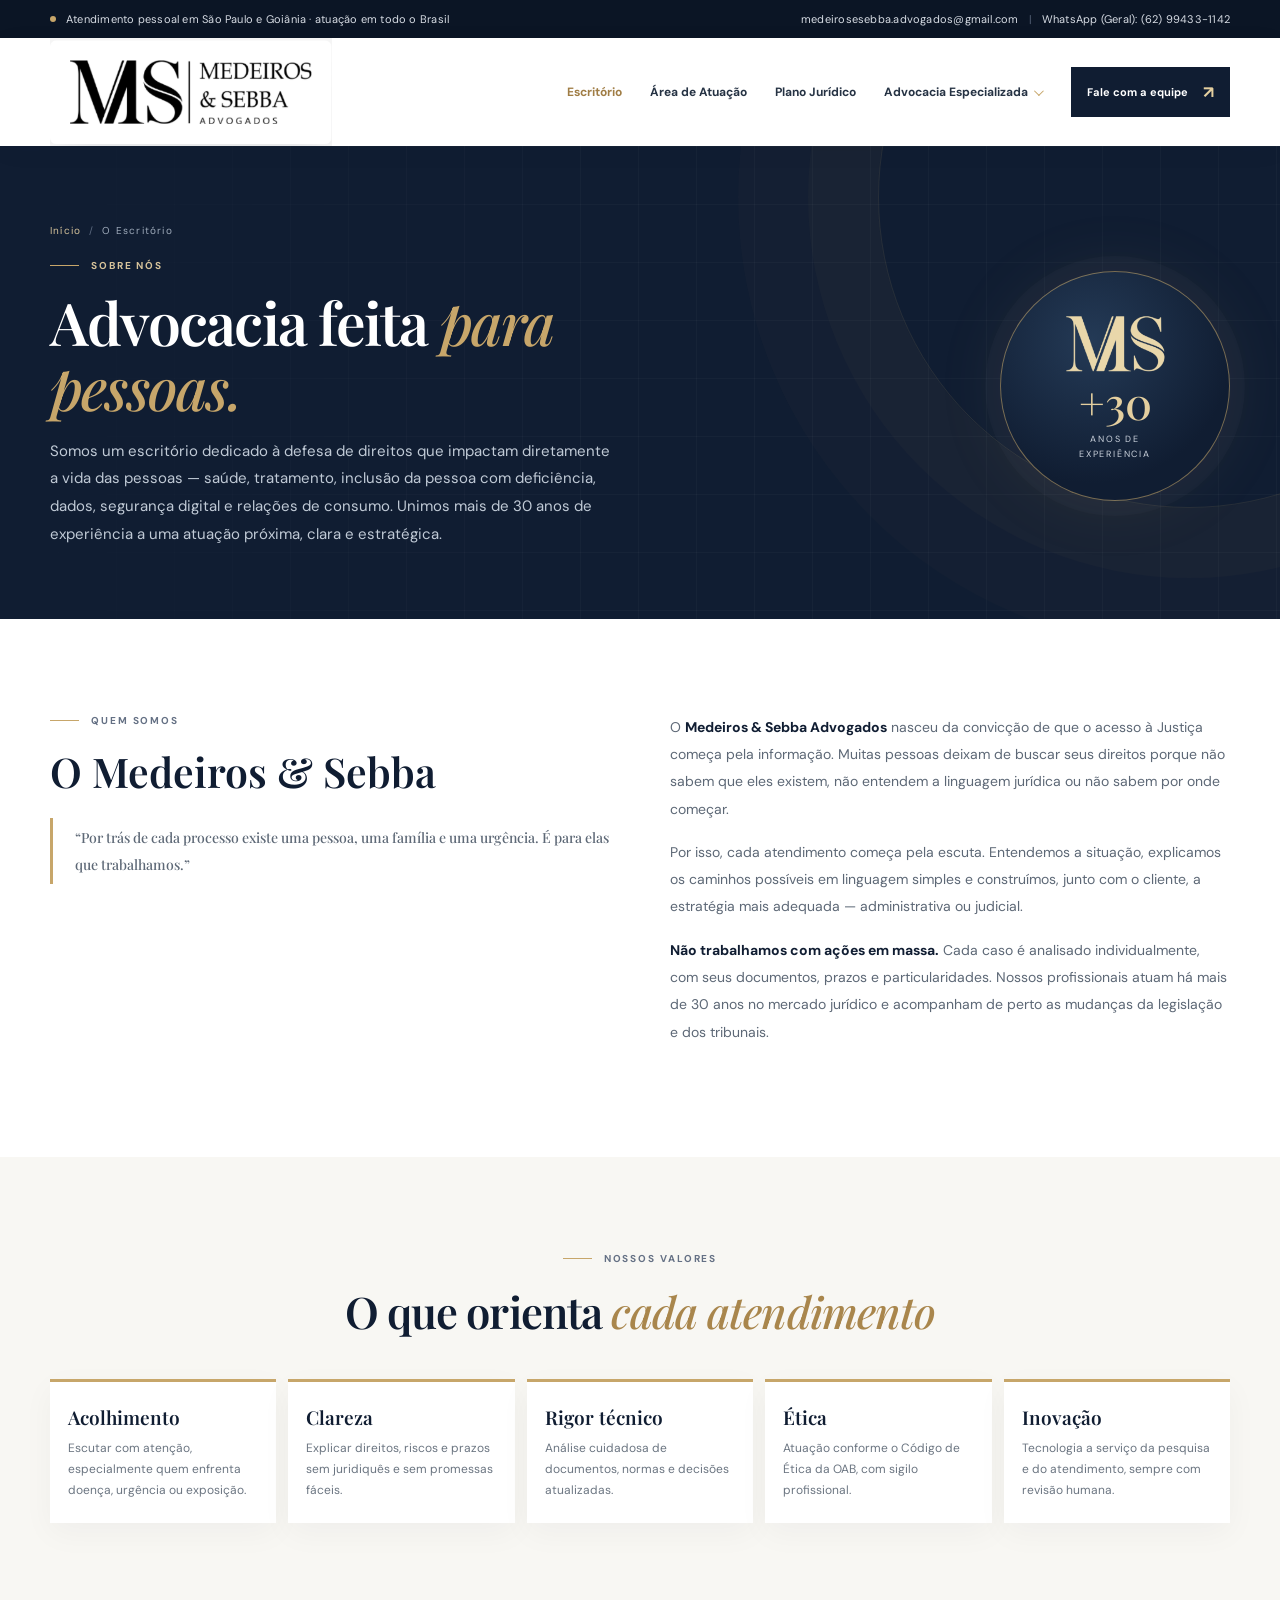
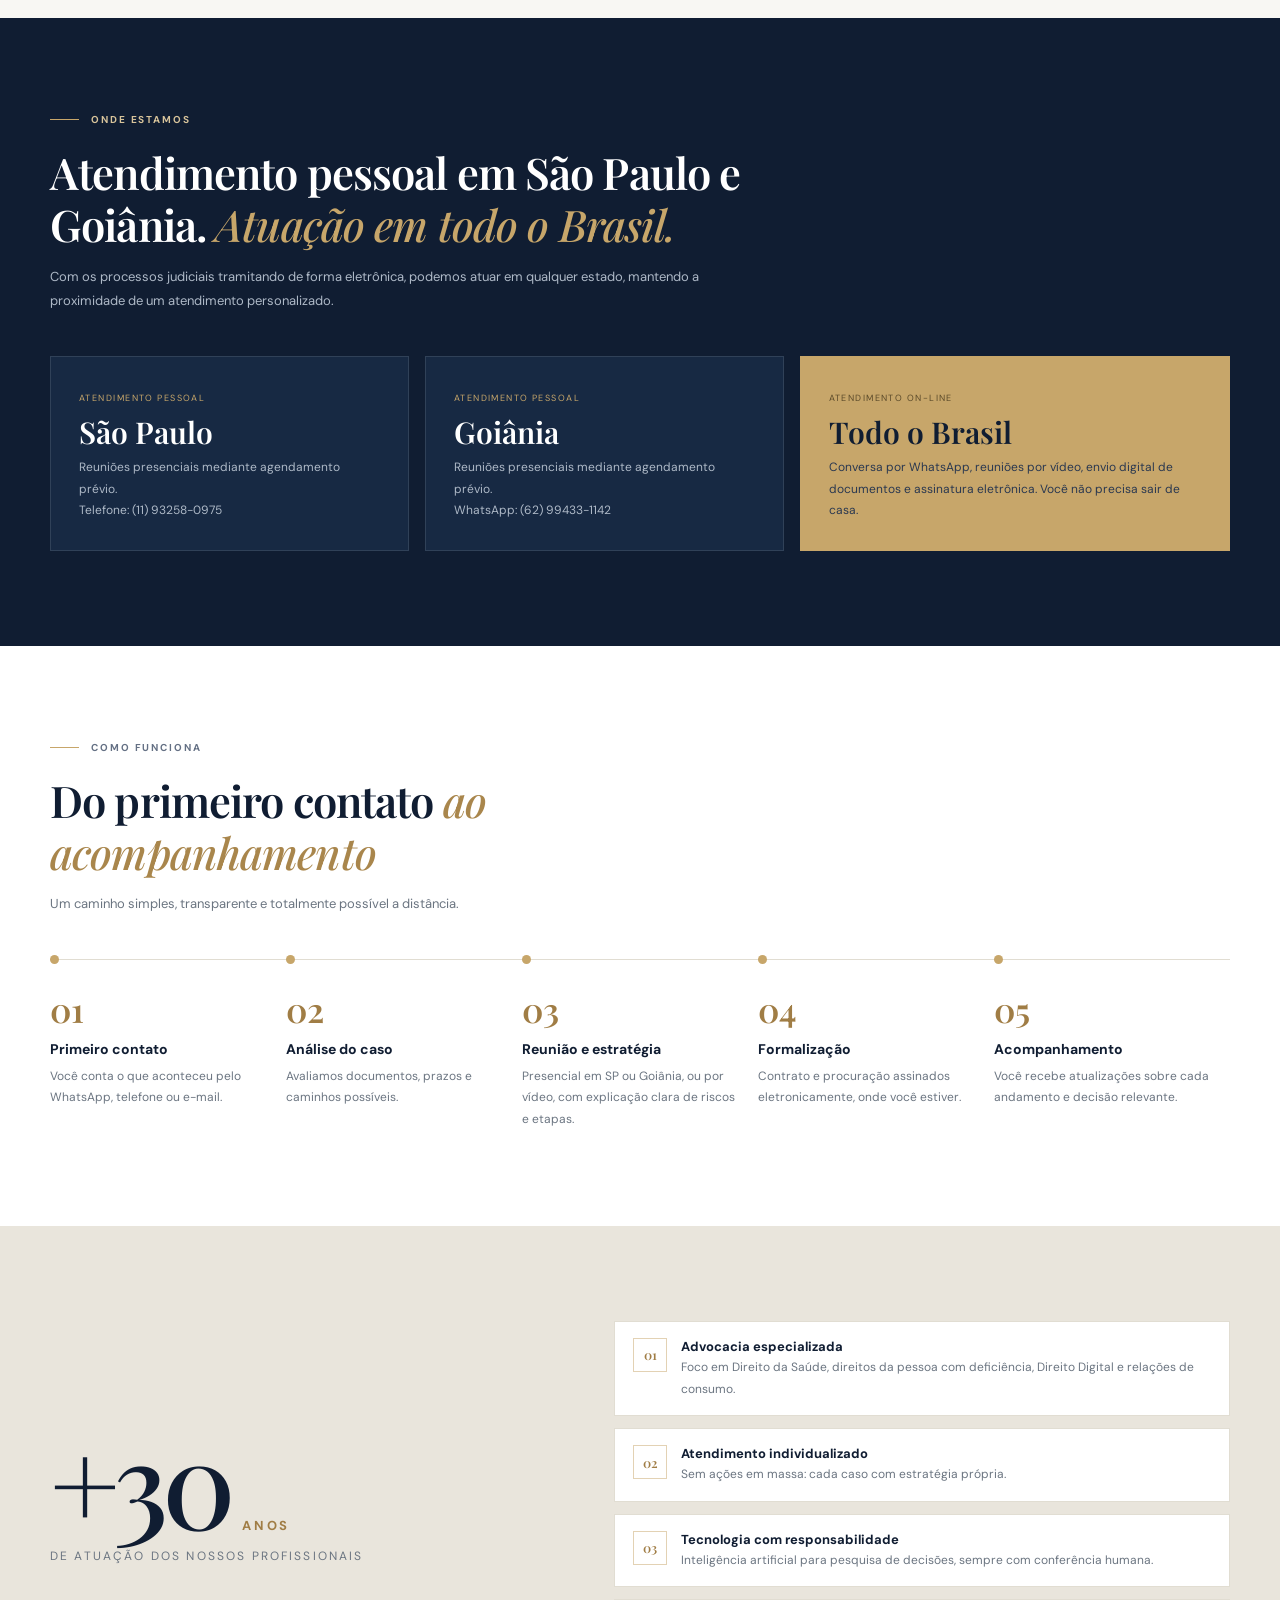
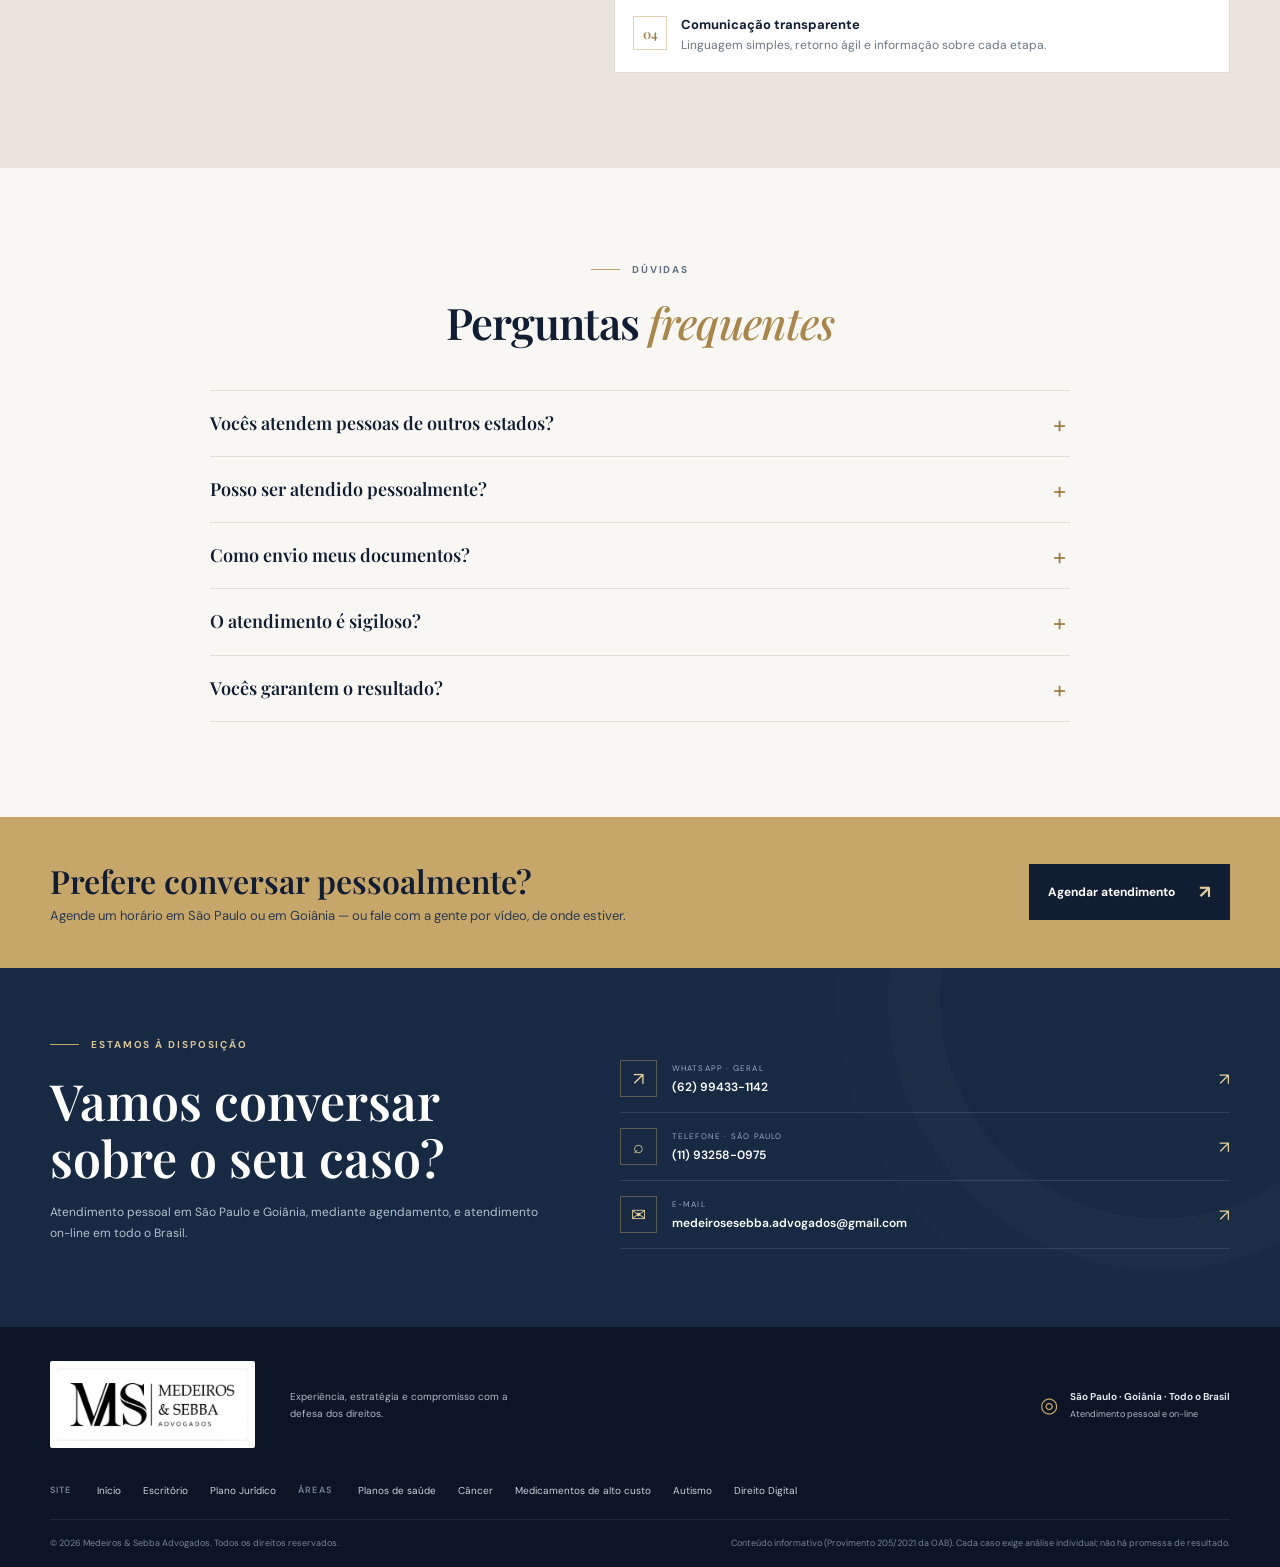
==== commit c61b7106: "alteração3" ====
--- a/escritorio/index.html
+++ b/escritorio/index.html
@@ -44,7 +44,7 @@
             <a href="../atuacao/saude/plano%20de%20saude/index.html">Planos de saúde <small>negativas e reajustes</small></a>
             <a href="../atuacao/saude/cancer/index.htm">Pacientes com câncer <small>tratamento e benefícios</small></a>
             <a href="../atuacao/saude/medicamento/index.html">Medicamentos de alto custo <small>plano e SUS</small></a>
-            <a href="../atuacao/saude/autismo/index.html">Autismo (TEA) <small>terapias e direitos</small></a>
+            <a href="../atuacao/saude/autismo/index.html">Autismo (TEA) <small>terapias, BPC, escola e isenções</small></a>
             <div class="drop-group">DIREITO DIGITAL</div>
             <a href="../atuacao/digital/index.html">Golpes, redes sociais e dados <small>Pix, LGPD, remoção</small></a>
           </div>
@@ -64,7 +64,7 @@
           <div class="crumbs"><a href="../index.html">Início</a><span>/</span>O Escritório</div>
           <div class="eyebrow"><span class="eyebrow-line"></span> SOBRE NÓS</div>
           <h1>Advocacia feita <em>para pessoas.</em></h1>
-          <p class="lead">Somos um escritório dedicado à defesa de direitos que impactam diretamente a vida das pessoas — saúde, tratamento, dados, segurança digital e relações de consumo. Unimos mais de 30 anos de experiência a uma atuação próxima, clara e estratégica.</p>
+          <p class="lead">Somos um escritório dedicado à defesa de direitos que impactam diretamente a vida das pessoas — saúde, tratamento, inclusão da pessoa com deficiência, dados, segurança digital e relações de consumo. Unimos mais de 30 anos de experiência a uma atuação próxima, clara e estratégica.</p>
         </div>
         <div class="seal"><img src="../asset/monograma-ms.png" alt=""><b>+30</b><small>ANOS DE<br>EXPERIÊNCIA</small></div>
       </div>
@@ -140,7 +140,7 @@
           <p>DE ATUAÇÃO DOS NOSSOS PROFISSIONAIS</p>
         </div>
         <div class="nation-list">
-          <div><span>01</span><p style="margin:0"><b>Advocacia especializada</b><small>Foco em Direito da Saúde, Direito Digital e relações de consumo.</small></p></div>
+          <div><span>01</span><p style="margin:0"><b>Advocacia especializada</b><small>Foco em Direito da Saúde, direitos da pessoa com deficiência, Direito Digital e relações de consumo.</small></p></div>
           <div><span>02</span><p style="margin:0"><b>Atendimento individualizado</b><small>Sem ações em massa: cada caso com estratégia própria.</small></p></div>
           <div><span>03</span><p style="margin:0"><b>Tecnologia com responsabilidade</b><small>Inteligência artificial para pesquisa de decisões, sempre com conferência humana.</small></p></div>
           <div><span>04</span><p style="margin:0"><b>Comunicação transparente</b><small>Linguagem simples, retorno ágil e informação sobre cada etapa.</small></p></div>
--- a/asset/style.css
+++ b/asset/style.css
@@ -52,7 +52,7 @@
 .areas-head h2{font:600 clamp(32px,3.4vw,44px)/1.2 var(--serif);color:var(--navy);margin:20px 0 0;letter-spacing:-.02em}
 .areas-head h2 em{color:#a9864c;font-weight:500}
 .areas-head p{max-width:420px;color:#6b7581;font-size:13px;line-height:1.9;margin:0}
-.areas-grid{display:grid;grid-template-columns:1.25fr 1fr 1fr;gap:16px}
+.areas-grid{display:grid;grid-template-columns:1fr 1fr;gap:16px}
 .area-box{border:1px solid #e7e4dc;background:#fbfaf7;padding:28px;display:flex;flex-direction:column;transition:border-color .25s,transform .25s}
 .area-box:hover{border-color:#c7a66a;transform:translateY(-3px)}
 .area-box .area-kicker{font-size:9px;letter-spacing:.17em;font-weight:700;color:#a07d45}
@@ -223,3 +223,8 @@
 .footer-links{display:flex;flex-wrap:wrap;gap:8px 22px;padding-top:4px;padding-bottom:22px;font-size:10px}
 .footer-links a{color:#c9d1dc}.footer-links a:hover{color:var(--gold-light)}
 .footer-links b{color:#77869a;font-weight:600;letter-spacing:.12em;font-size:9px;margin-right:4px}
+
+/* Caixa Autismo e PcD (home) */
+.area-box.tea{position:relative;background:#fff;border-color:#e7e4dc}
+.area-box.tea:before{content:"";position:absolute;left:-1px;right:-1px;top:-1px;height:4px;background:linear-gradient(90deg,#149be8 0 25%,#ffbd05 25% 50%,#f42b38 50% 75%,#139b59 75%)}
+.area-box.tea .area-kicker{color:#0b5fb8}
